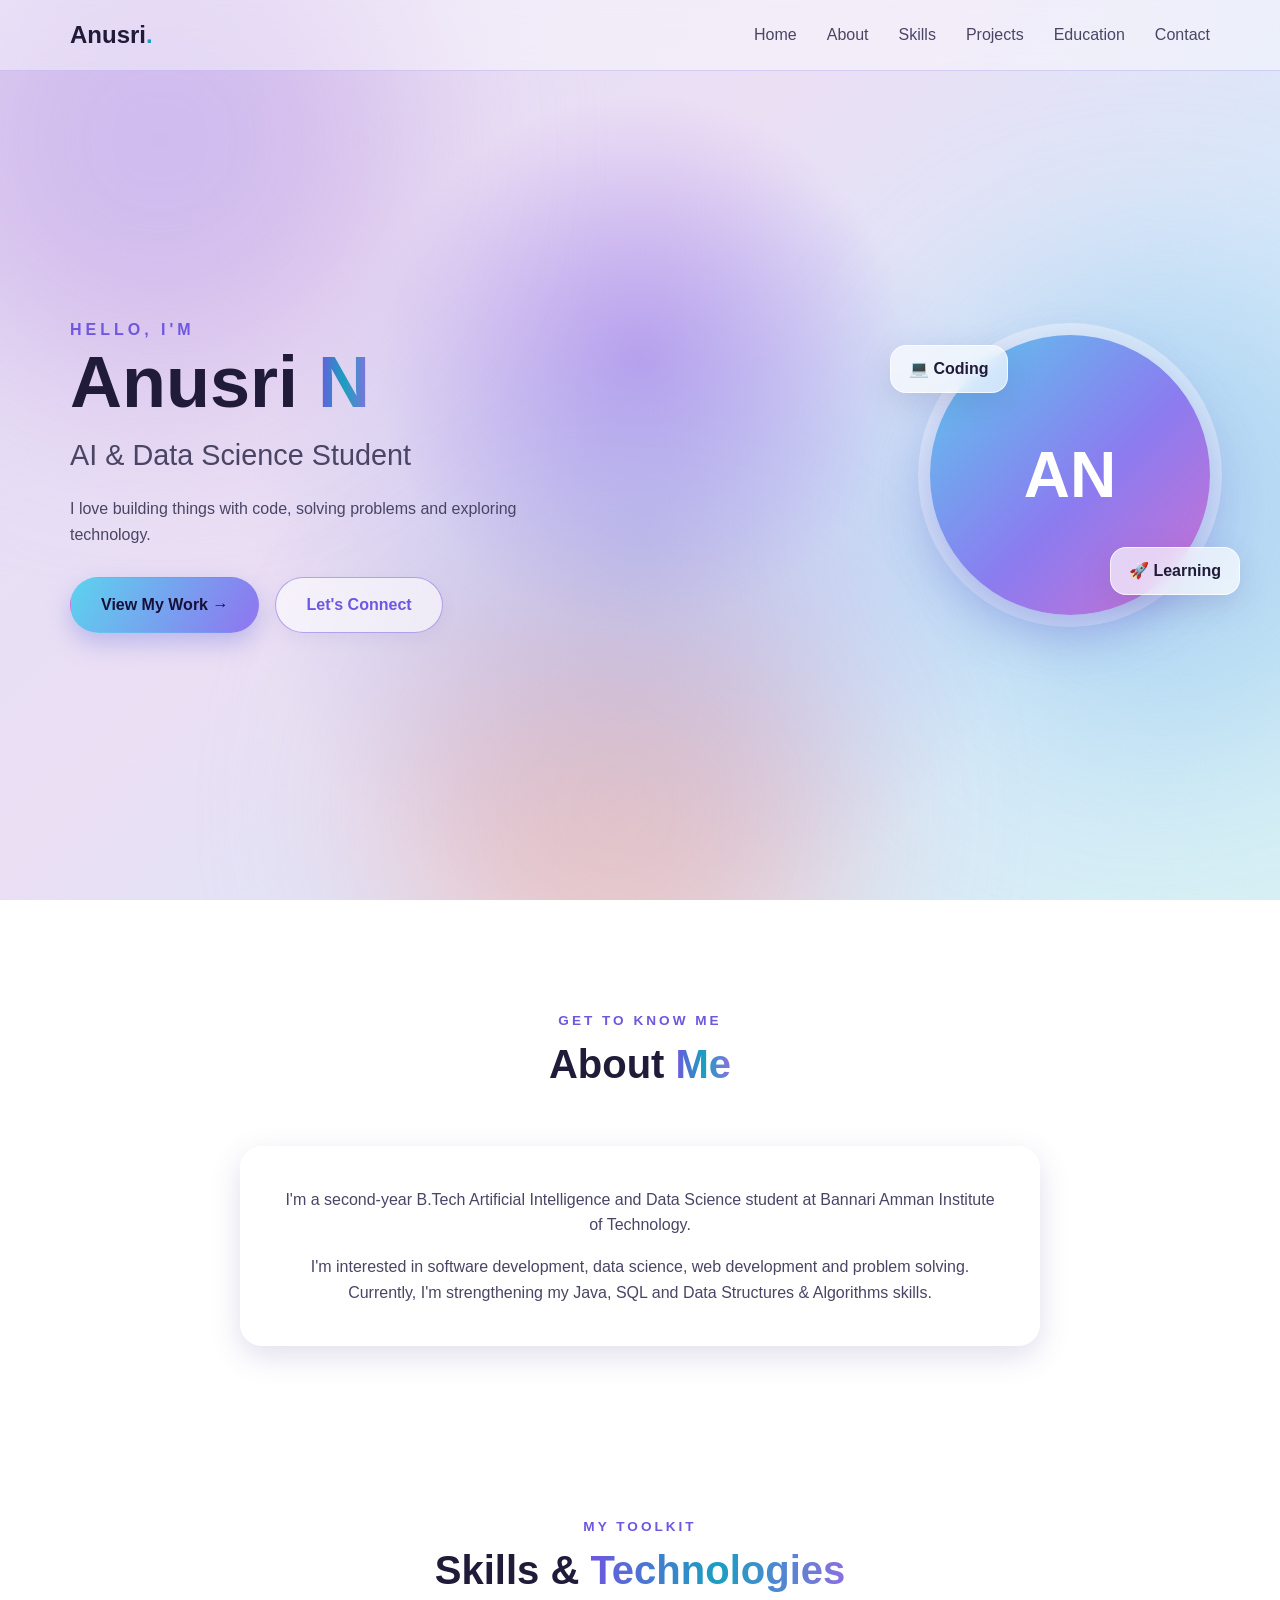
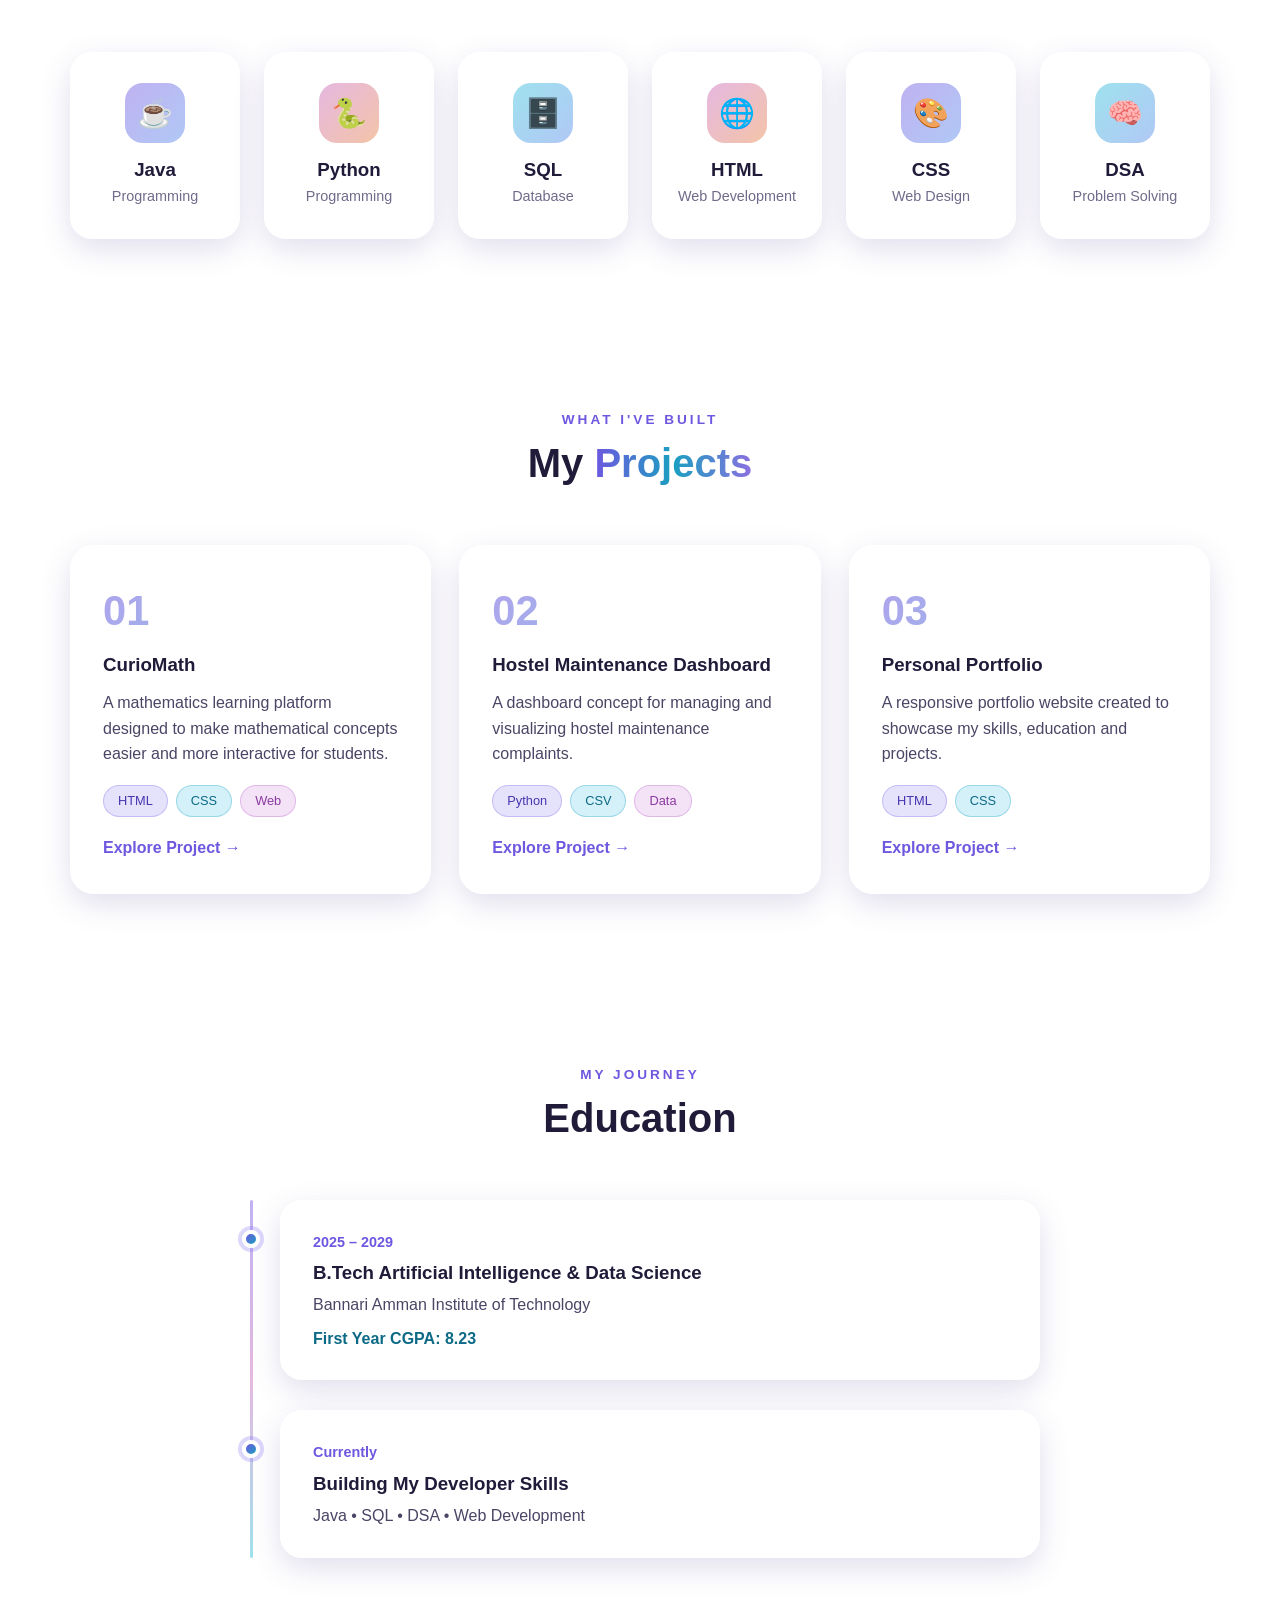
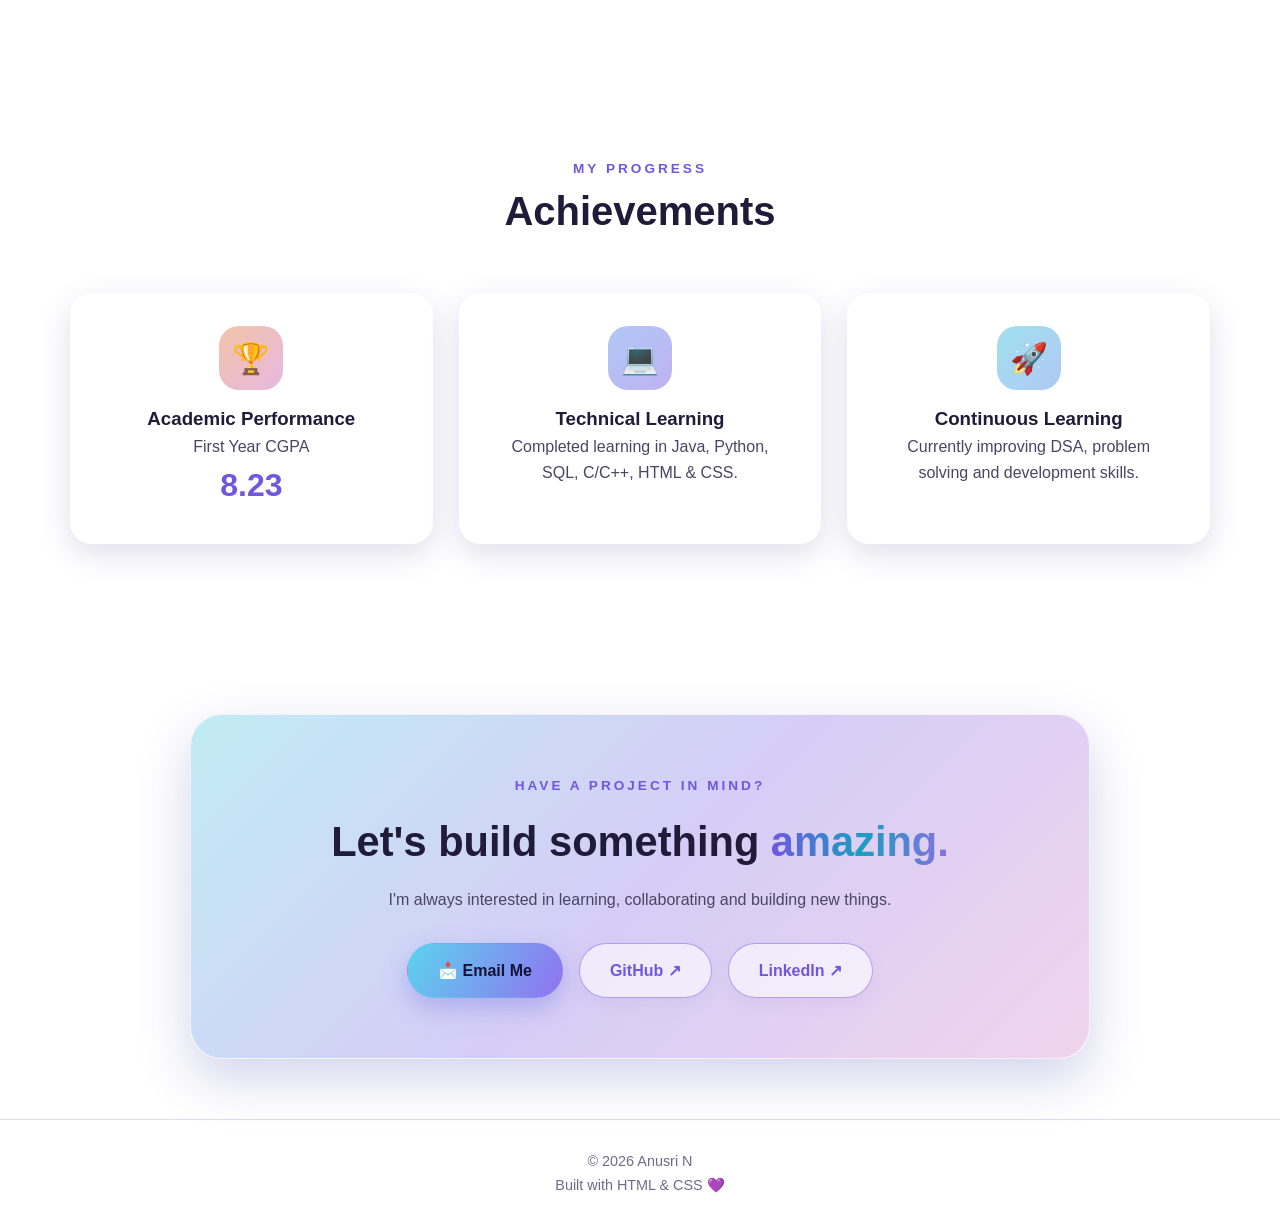
==== index.html @ fb8ab87d "Rename index1.html to index.html" ====
<!DOCTYPE html>
<html lang="en">

<head>
    <meta charset="UTF-8">
    <meta name="viewport" content="width=device-width, initial-scale=1.0">

    <title>Anusri N | Portfolio</title>

    <link rel="stylesheet" href="style.css">
</head>

<body>

    <!-- Animated Background -->
    <div class="background">
        <div class="blob blob1"></div>
        <div class="blob blob2"></div>
        <div class="blob blob3"></div>
    </div>


    <!-- Navigation -->
    <header>
        <nav>

            <div class="logo">
                Anusri<span>.</span>
            </div>

            <ul>
                <li><a href="#home">Home</a></li>
                <li><a href="#about">About</a></li>
                <li><a href="#skills">Skills</a></li>
                <li><a href="#projects">Projects</a></li>
                <li><a href="#education">Education</a></li>
                <li><a href="#contact">Contact</a></li>
            </ul>

        </nav>
    </header>


    <!-- Home -->
    <section id="home" class="hero">

        <div class="hero-text">

            <p class="small-text">
                HELLO, I'M
            </p>

            <h1>
                Anusri <span>N</span>
            </h1>

            <h2>
                AI & Data Science Student
            </h2>

            <p class="description">
                I love building things with code, solving problems
                and exploring technology.
            </p>

            <div class="buttons">

                <a href="#projects" class="btn primary">
                    View My Work →
                </a>

                <a href="#contact" class="btn secondary">
                    Let's Connect
                </a>

            </div>

        </div>


        <div class="profile">

            <div class="profile-circle">
                <span>AN</span>
            </div>

            <div class="floating-card card-one">
                💻 Coding
            </div>

            <div class="floating-card card-two">
                🚀 Learning
            </div>

        </div>

    </section>


    <!-- About -->
    <section id="about">

        <div class="section-heading">
            <p>GET TO KNOW ME</p>
            <h2>About <span>Me</span></h2>
        </div>

        <div class="glass about-box">

            <p>
                I'm a second-year B.Tech Artificial Intelligence and
                Data Science student at Bannari Amman Institute of Technology.
            </p>

            <p>
                I'm interested in software development, data science,
                web development and problem solving. Currently, I'm
                strengthening my Java, SQL and Data Structures &
                Algorithms skills.
            </p>

        </div>

    </section>


    <!-- Skills -->
    <section id="skills">

        <div class="section-heading">

            <p>MY TOOLKIT</p>

            <h2>Skills & <span>Technologies</span></h2>

        </div>


        <div class="skills-container">

            <div class="skill-card">
                <div class="icon">☕</div>
                <h3>Java</h3>
                <p>Programming</p>
            </div>

            <div class="skill-card">
                <div class="icon">🐍</div>
                <h3>Python</h3>
                <p>Programming</p>
            </div>

            <div class="skill-card">
                <div class="icon">🗄️</div>
                <h3>SQL</h3>
                <p>Database</p>
            </div>

            <div class="skill-card">
                <div class="icon">🌐</div>
                <h3>HTML</h3>
                <p>Web Development</p>
            </div>

            <div class="skill-card">
                <div class="icon">🎨</div>
                <h3>CSS</h3>
                <p>Web Design</p>
            </div>

            <div class="skill-card">
                <div class="icon">🧠</div>
                <h3>DSA</h3>
                <p>Problem Solving</p>
            </div>

        </div>

    </section>


    <!-- Projects -->
    <section id="projects">

        <div class="section-heading">

            <p>WHAT I'VE BUILT</p>

            <h2>My <span>Projects</span></h2>

        </div>


        <div class="projects-container">

            <div class="project-card">

                <div class="project-number">
                    01
                </div>

                <h3>CurioMath</h3>

                <p>
                    A mathematics learning platform designed to make
                    mathematical concepts easier and more interactive
                    for students.
                </p>

                <div class="tags">
                    <span>HTML</span>
                    <span>CSS</span>
                    <span>Web</span>
                </div>

                <a href="#" class="project-link">
                    Explore Project →
                </a>

            </div>


            <div class="project-card">

                <div class="project-number">
                    02
                </div>

                <h3>Hostel Maintenance Dashboard</h3>

                <p>
                    A dashboard concept for managing and visualizing
                    hostel maintenance complaints.
                </p>

                <div class="tags">
                    <span>Python</span>
                    <span>CSV</span>
                    <span>Data</span>
                </div>

                <a href="#" class="project-link">
                    Explore Project →
                </a>

            </div>


            <div class="project-card">

                <div class="project-number">
                    03
                </div>

                <h3>Personal Portfolio</h3>

                <p>
                    A responsive portfolio website created to showcase
                    my skills, education and projects.
                </p>

                <div class="tags">
                    <span>HTML</span>
                    <span>CSS</span>
                </div>

                <a href="#" class="project-link">
                    Explore Project →
                </a>

            </div>

        </div>

    </section>


    <!-- Education -->
    <section id="education">

        <div class="section-heading">

            <p>MY JOURNEY</p>

            <h2>Education</h2>

        </div>


        <div class="timeline">

            <div class="timeline-item">

                <div class="timeline-dot"></div>

                <div class="glass timeline-content">

                    <span>2025 – 2029</span>

                    <h3>
                        B.Tech Artificial Intelligence &
                        Data Science
                    </h3>

                    <p>
                        Bannari Amman Institute of Technology
                    </p>

                    <strong>
                        First Year CGPA: 8.23
                    </strong>

                </div>

            </div>


            <div class="timeline-item">

                <div class="timeline-dot"></div>

                <div class="glass timeline-content">

                    <span>Currently</span>

                    <h3>
                        Building My Developer Skills
                    </h3>

                    <p>
                        Java • SQL • DSA • Web Development
                    </p>

                </div>

            </div>

        </div>

    </section>


    <!-- Achievements -->
    <section id="achievements">

        <div class="section-heading">

            <p>MY PROGRESS</p>

            <h2>Achievements</h2>

        </div>


        <div class="achievement-container">

            <div class="achievement glass">

                <div class="achievement-icon">
                    🏆
                </div>

                <h3>Academic Performance</h3>

                <p>
                    First Year CGPA
                </p>

                <strong>8.23</strong>

            </div>


            <div class="achievement glass">

                <div class="achievement-icon">
                    💻
                </div>

                <h3>Technical Learning</h3>

                <p>
                    Completed learning in
                    Java, Python, SQL, C/C++,
                    HTML & CSS.
                </p>

            </div>


            <div class="achievement glass">

                <div class="achievement-icon">
                    🚀
                </div>

                <h3>Continuous Learning</h3>

                <p>
                    Currently improving DSA,
                    problem solving and
                    development skills.
                </p>

            </div>

        </div>

    </section>


    <!-- Contact -->
    <section id="contact">

        <div class="contact-box">

            <p>HAVE A PROJECT IN MIND?</p>

            <h2>
                Let's build something
                <span>amazing.</span>
            </h2>

            <p class="contact-text">
                I'm always interested in learning,
                collaborating and building new things.
            </p>


            <div class="contact-buttons">

                <a href="mailto:anusrideepa2008@gmail.com"
                    class="btn primary">
                    📩 Email Me
                </a>

                <a href="https://github.com/"
                    target="_blank"
                    class="btn secondary">
                    GitHub ↗
                </a>

                <a href="https://linkedin.com/"
                    target="_blank"
                    class="btn secondary">
                    LinkedIn ↗
                </a>

            </div>

        </div>

    </section>


    <!-- Footer -->
    <footer>

        <p>
            © 2026 Anusri N
        </p>

        <p>
            Built with HTML & CSS 💜
        </p>

    </footer>


    <script>

        /* Smooth scrolling */

        document.querySelectorAll('a[href^="#"]').forEach(link => {

            link.addEventListener("click", function(event) {

                event.preventDefault();

                const section =
                    document.querySelector(this.getAttribute("href"));

                section.scrollIntoView({
                    behavior: "smooth"
                });

            });

        });


        /* Mouse interactive background */

        document.addEventListener("mousemove", function(event) {

            const x =
                event.clientX / window.innerWidth;

            const y =
                event.clientY / window.innerHeight;

            document.documentElement.style.setProperty(
                "--mouse-x",
                x
            );

            document.documentElement.style.setProperty(
                "--mouse-y",
                y
            );

        });

    </script>

</body>

</html>
---- style.css ----
/* =========================================================
   Anusri N | Portfolio - Pastel interactive light theme
   Uses --mouse-x / --mouse-y (0 to 1) set by existing JS.
   ========================================================= */

/* Register mouse variables so they animate smoothly */
@property --mouse-x { syntax: "<number>"; inherits: true; initial-value: 0.5; }
@property --mouse-y { syntax: "<number>"; inherits: true; initial-value: 0.4; }

:root {
    --mouse-x: 0.5;
    --mouse-y: 0.4;
    transition: --mouse-x 0.7s ease-out, --mouse-y 0.7s ease-out;

    /* Palette */
    --bg-base: #ece7f7;
    --lavender: #bfb2f2;
    --pink: #e6b8e0;
    --blue: #b0c8f5;
    --cyan: #9fe1ee;
    --peach: #f3c4a8;

    --text-main: #211b3a;
    --text-soft: #4a4565;
    --text-faint: #6f6b8a;

    --accent: #6f57e0;
    --accent-2: #1a9fc0;
    --accent-3: #8b6fe0;

    --glass-bg: rgba(255, 255, 255, 0.5);
    --glass-border: rgba(255, 255, 255, 0.7);
    --line: rgba(111, 87, 224, 0.22);
    --shadow: 0 10px 30px rgba(90, 70, 150, 0.18);
    --shadow-hover: 0 18px 40px rgba(90, 70, 150, 0.3);

    /* Colors driven by the mouse */
    --hover-hue: calc(190 + var(--mouse-x) * 150);
    --hover-color: hsl(var(--hover-hue), 58%, 58%);
    --hover-glow: hsla(var(--hover-hue), 65%, 60%, 0.38);
}

* { margin: 0; padding: 0; box-sizing: border-box; }
html { scroll-behavior: smooth; }

body {
    font-family: "Poppins", "Segoe UI", Arial, sans-serif;
    color: var(--text-main);
    background:
        linear-gradient(135deg, #e2e0f7 0%, #ebdff4 35%, #d9e8fa 65%, #d6f0f4 100%);
    background-attachment: fixed;
    line-height: 1.6;
    overflow-x: hidden;
}

a { text-decoration: none; color: inherit; }
ul { list-style: none; }

/* ---------------- Animated background ---------------- */
.background {
    position: fixed;
    inset: 0;
    z-index: -1;
    overflow: hidden;
    background: linear-gradient(135deg, #e2e0f7, #ebdff4 40%, #d9e8fa 70%, #d6f0f4);
}

.blob {
    position: absolute;
    border-radius: 50%;
    filter: blur(90px);
    opacity: 0.8;
    animation: drift 22s ease-in-out infinite alternate;
}
.blob1 { width: 520px; height: 520px; top: -120px; left: -100px;
         background: radial-gradient(circle, var(--lavender), var(--pink)); }
.blob2 { width: 480px; height: 480px; top: 30%; right: -120px;
         background: radial-gradient(circle, var(--blue), var(--cyan)); animation-duration: 28s; }
.blob3 { width: 460px; height: 460px; bottom: -140px; left: 30%;
         background: radial-gradient(circle, var(--peach), var(--pink)); animation-duration: 25s; }

@keyframes drift {
    from { transform: translate(0, 0) scale(1); }
    to   { transform: translate(50px, 40px) scale(1.12); }
}

/* Mouse-following glow (two layers, hue shifts with the cursor) */
.background::before,
.background::after {
    content: "";
    position: absolute;
    inset: 0;
    pointer-events: none;
}
.background::before {
    background: radial-gradient(
        circle 380px at calc(var(--mouse-x) * 100%) calc(var(--mouse-y) * 100%),
        hsla(calc(190 + var(--mouse-x) * 150), 75%, 68%, 0.55),
        transparent 70%);
}
.background::after {
    background: radial-gradient(
        circle 560px at calc(100% - var(--mouse-x) * 100%) calc(100% - var(--mouse-y) * 100%),
        hsla(calc(185 + var(--mouse-y) * 110), 65%, 72%, 0.4),
        transparent 70%);
}

/* ---------------- Navigation ---------------- */
header {
    position: fixed;
    top: 0; left: 0; width: 100%;
    z-index: 100;
    background: rgba(255, 255, 255, 0.42);
    backdrop-filter: blur(16px);
    -webkit-backdrop-filter: blur(16px);
    border-bottom: 1px solid var(--line);
}
nav {
    max-width: 1200px;
    margin: auto;
    padding: 16px 30px;
    display: flex;
    justify-content: space-between;
    align-items: center;
}
.logo { font-size: 1.5rem; font-weight: 700; color: var(--text-main); }
.logo span { color: var(--accent-2); }

nav ul { display: flex; gap: 30px; }
nav ul li a {
    color: var(--text-soft);
    font-weight: 500;
    position: relative;
    transition: color 0.3s;
}
nav ul li a::after {
    content: "";
    position: absolute;
    left: 0; bottom: -4px;
    width: 0; height: 2px;
    background: linear-gradient(90deg, var(--accent), var(--accent-2));
    transition: width 0.3s;
}
nav ul li a:hover { color: var(--accent); }
nav ul li a:hover::after { width: 100%; }

/* ---------------- Sections ---------------- */
section { max-width: 1200px; margin: auto; padding: 110px 30px 60px; }

.section-heading { text-align: center; margin-bottom: 50px; }
.section-heading p {
    color: var(--accent);
    letter-spacing: 3px;
    font-size: 0.85rem;
    font-weight: 600;
}
.section-heading h2 { font-size: 2.5rem; color: var(--text-main); }
.section-heading h2 span,
.hero h1 span,
.contact-box h2 span {
    background: linear-gradient(90deg, var(--accent), var(--accent-2), var(--accent-3));
    -webkit-background-clip: text;
    background-clip: text;
    -webkit-text-fill-color: transparent;
    color: transparent;
}

/* Shared glass card */
.glass {
    background: var(--glass-bg);
    backdrop-filter: blur(14px);
    -webkit-backdrop-filter: blur(14px);
    border: 1px solid var(--glass-border);
    border-radius: 22px;
    box-shadow: var(--shadow);
    transition: transform 0.35s, border-color 0.35s, box-shadow 0.35s;
}
.glass:hover,
.skill-card:hover,
.project-card:hover {
    border-color: var(--hover-color);
    box-shadow: 0 16px 38px var(--hover-glow), var(--shadow);
    transform: translateY(-6px);
}

/* ---------------- Hero ---------------- */
.hero {
    min-height: 100vh;
    display: flex;
    align-items: center;
    justify-content: space-between;
    gap: 40px;
}
.small-text { color: var(--accent); letter-spacing: 4px; font-weight: 600; }
.hero h1 { font-size: 4.5rem; line-height: 1.1; color: var(--text-main); }
.hero h2 { font-size: 1.8rem; color: var(--text-soft); font-weight: 500; margin: 10px 0 18px; }
.description { color: var(--text-soft); max-width: 480px; margin-bottom: 30px; }

.buttons, .contact-buttons { display: flex; gap: 16px; flex-wrap: wrap; justify-content: inherit; }

/* Buttons */
.btn {
    display: inline-block;
    padding: 14px 30px;
    border-radius: 50px;
    font-weight: 600;
    border: 1.5px solid transparent;
    transition: transform 0.3s, box-shadow 0.3s, background 0.3s, color 0.3s, border-color 0.3s;
}
.btn.primary {
    color: #15113a;
    background: linear-gradient(120deg, #5cd3ee, #8b7cf0 60%, #c56fd6);
    background-size: 160% 100%;
    background-position: 0% 0;
    box-shadow: 0 10px 24px rgba(100, 110, 220, 0.35);
}
.btn.primary:hover {
    background-position: 100% 0;
    transform: translateY(-3px);
    box-shadow: 0 16px 32px rgba(110, 120, 230, 0.45);
}
.btn.secondary {
    color: var(--accent);
    background: rgba(255, 255, 255, 0.6);
    border-color: rgba(111, 87, 224, 0.5);
    box-shadow: 0 6px 16px rgba(110, 90, 170, 0.08);
}
.btn.secondary:hover {
    color: #fff;
    background: linear-gradient(120deg, #7a8cf0, #b463d6);
    border-color: transparent;
    transform: translateY(-3px);
    box-shadow: 0 14px 28px rgba(110, 130, 220, 0.32);
}

/* Profile */
.profile { position: relative; flex-shrink: 0; }
.profile-circle {
    width: 280px; height: 280px;
    border-radius: 50%;
    display: flex; align-items: center; justify-content: center;
    font-size: 4rem; font-weight: 700;
    color: #fff;
    background: linear-gradient(135deg, #5cc9ec, #8b7cf0 55%, #d06fd0);
    box-shadow: 0 20px 50px rgba(100, 100, 210, 0.42),
                0 0 0 12px rgba(255, 255, 255, 0.4);
}
.floating-card {
    position: absolute;
    padding: 10px 18px;
    border-radius: 16px;
    font-weight: 600;
    color: var(--text-main);
    background: rgba(255, 255, 255, 0.68);
    border: 1px solid var(--glass-border);
    box-shadow: var(--shadow);
    backdrop-filter: blur(10px);
    animation: float 5s ease-in-out infinite;
}
.card-one { top: 10px; left: -40px; }
.card-two { bottom: 20px; right: -30px; animation-delay: 1.5s; }
@keyframes float { 50% { transform: translateY(-12px); } }

/* ---------------- About ---------------- */
.about-box { max-width: 800px; margin: auto; padding: 40px; text-align: center; color: var(--text-soft); }
.about-box p + p { margin-top: 16px; }

/* ---------------- Skills ---------------- */
.skills-container {
    display: grid;
    grid-template-columns: repeat(auto-fit, minmax(170px, 1fr));
    gap: 24px;
}
.skill-card {
    text-align: center;
    padding: 30px 20px;
    background: var(--glass-bg);
    backdrop-filter: blur(14px);
    border: 1px solid var(--glass-border);
    border-radius: 22px;
    box-shadow: var(--shadow);
    transition: transform 0.35s, border-color 0.35s, box-shadow 0.35s;
}
.skill-card .icon {
    width: 60px; height: 60px; margin: 0 auto 12px;
    display: flex; align-items: center; justify-content: center;
    font-size: 1.8rem;
    border-radius: 18px;
    background: linear-gradient(135deg, var(--lavender), var(--blue));
}
.skill-card:nth-child(2n) .icon { background: linear-gradient(135deg, var(--pink), var(--peach)); }
.skill-card:nth-child(3n) .icon { background: linear-gradient(135deg, var(--cyan), var(--blue)); }
.skill-card h3 { color: var(--text-main); }
.skill-card p { color: var(--text-faint); font-size: 0.9rem; }

/* ---------------- Projects ---------------- */
.projects-container {
    display: grid;
    grid-template-columns: repeat(auto-fit, minmax(280px, 1fr));
    gap: 28px;
}
.project-card {
    padding: 32px;
    background: var(--glass-bg);
    backdrop-filter: blur(14px);
    border: 1px solid var(--glass-border);
    border-radius: 24px;
    box-shadow: var(--shadow);
    transition: transform 0.35s, border-color 0.35s, box-shadow 0.35s;
}
.project-number {
    font-size: 2.6rem; font-weight: 700;
    background: linear-gradient(135deg, var(--accent), var(--accent-2));
    -webkit-background-clip: text;
    background-clip: text;
    -webkit-text-fill-color: transparent;
    color: transparent;
    opacity: 0.55;
}
.project-card h3 { color: var(--text-main); margin: 6px 0 10px; }
.project-card p { color: var(--text-soft); }
.tags { display: flex; flex-wrap: wrap; gap: 8px; margin: 18px 0; }
.tags span {
    padding: 5px 14px;
    font-size: 0.8rem; font-weight: 500;
    color: #4a35b0;
    background: rgba(139, 124, 240, 0.22);
    border: 1px solid rgba(111, 87, 224, 0.28);
    border-radius: 30px;
}
.tags span:nth-child(2) { color: #0d6a86; background: rgba(60, 190, 225, 0.22); border-color: rgba(26, 159, 192, 0.32); }
.tags span:nth-child(3) { color: #8a3aa0; background: rgba(200, 110, 215, 0.2); border-color: rgba(180, 90, 200, 0.3); }
.project-link { color: var(--accent); font-weight: 600; transition: color 0.3s, letter-spacing 0.3s; }
.project-link:hover { color: #0d8aa8; letter-spacing: 0.5px; }

/* ---------------- Education / timeline ---------------- */
.timeline { position: relative; max-width: 800px; margin: auto; padding-left: 40px; }
.timeline::before {
    content: "";
    position: absolute;
    left: 10px; top: 0; bottom: 0; width: 3px;
    border-radius: 3px;
    background: linear-gradient(180deg, var(--lavender), var(--pink), var(--cyan));
}
.timeline-item { position: relative; margin-bottom: 30px; }
.timeline-dot {
    position: absolute;
    left: -38px; top: 30px;
    width: 18px; height: 18px;
    border-radius: 50%;
    background: linear-gradient(135deg, var(--accent), var(--accent-2));
    border: 4px solid #fff;
    box-shadow: 0 0 0 4px rgba(139, 124, 240, 0.3);
}
.timeline-content { padding: 28px 32px; }
.timeline-content span { color: var(--accent); font-weight: 600; font-size: 0.9rem; }
.timeline-content h3 { color: var(--text-main); margin: 4px 0; }
.timeline-content p { color: var(--text-soft); }
.timeline-content strong { display: inline-block; margin-top: 8px; color: #0d6a86; }

/* ---------------- Achievements ---------------- */
.achievement-container {
    display: grid;
    grid-template-columns: repeat(auto-fit, minmax(250px, 1fr));
    gap: 26px;
}
.achievement { padding: 32px; text-align: center; }
.achievement-icon {
    width: 64px; height: 64px; margin: 0 auto 14px;
    display: flex; align-items: center; justify-content: center;
    font-size: 1.9rem;
    border-radius: 20px;
    background: linear-gradient(135deg, var(--peach), var(--pink));
}
.achievement:nth-child(2) .achievement-icon { background: linear-gradient(135deg, var(--blue), var(--lavender)); }
.achievement:nth-child(3) .achievement-icon { background: linear-gradient(135deg, var(--cyan), var(--blue)); }
.achievement h3 { color: var(--text-main); }
.achievement p { color: var(--text-soft); }
.achievement strong { font-size: 2rem; color: var(--accent); }

/* ---------------- Contact ---------------- */
.contact-box {
    max-width: 900px; margin: auto;
    padding: 60px 40px;
    text-align: center;
    border-radius: 32px;
    background:
        linear-gradient(135deg, rgba(159, 225, 238, 0.65), rgba(191, 178, 242, 0.65) 50%, rgba(230, 184, 224, 0.6));
    border: 1px solid var(--glass-border);
    box-shadow: 0 20px 50px rgba(100, 100, 190, 0.28);
    backdrop-filter: blur(14px);
}
.contact-box > p:first-child { color: var(--accent); letter-spacing: 3px; font-weight: 600; font-size: 0.85rem; }
.contact-box h2 { font-size: 2.6rem; color: var(--text-main); margin: 12px 0; }
.contact-text { color: var(--text-soft); margin-bottom: 30px; }
.contact-buttons { justify-content: center; }

/* ---------------- Footer ---------------- */
footer {
    text-align: center;
    padding: 30px;
    color: var(--text-faint);
    font-size: 0.9rem;
    border-top: 1px solid var(--line);
    background: rgba(255, 255, 255, 0.3);
}

/* ---------------- Responsive ---------------- */
@media (max-width: 800px) {
    nav ul { gap: 14px; font-size: 0.85rem; }
    .hero { flex-direction: column-reverse; text-align: center; padding-top: 120px; }
    .hero h1 { font-size: 3rem; }
    .description { margin-inline: auto; }
    .buttons { justify-content: center; }
    .profile-circle { width: 220px; height: 220px; }
}
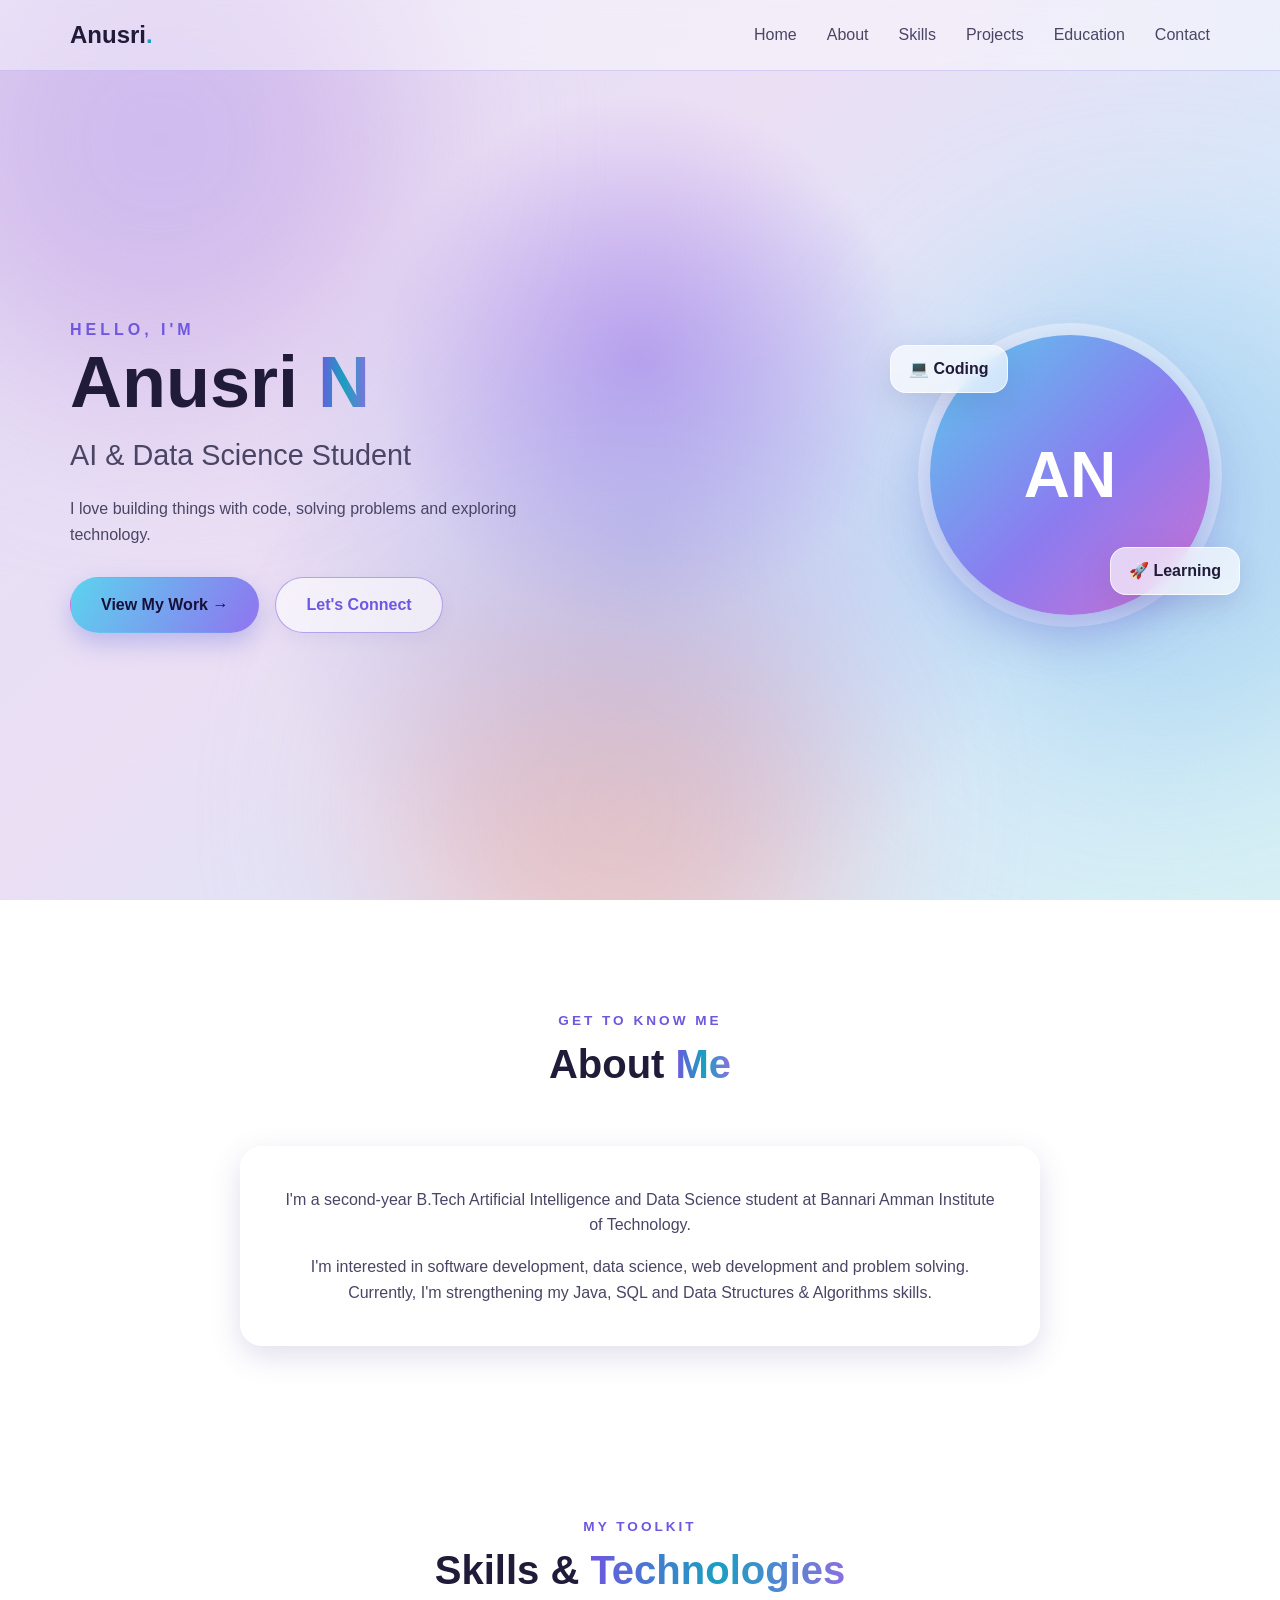
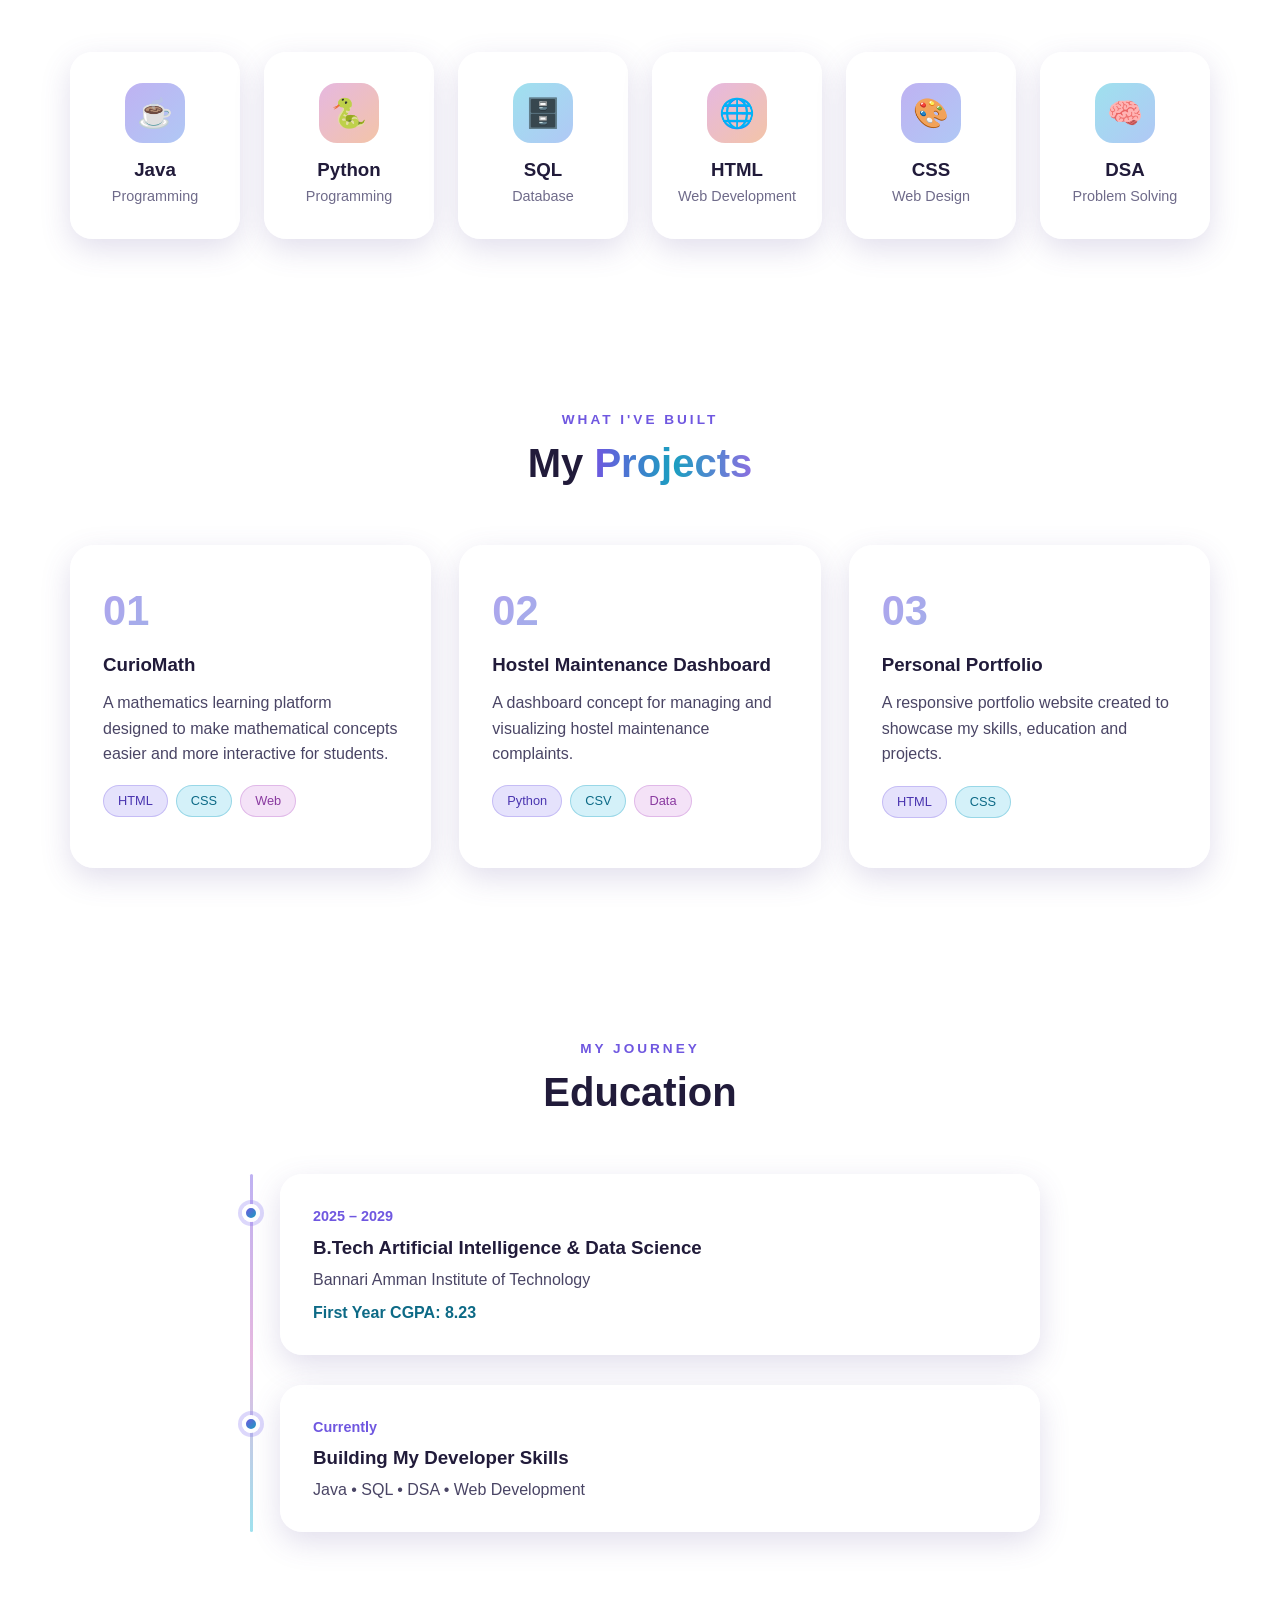
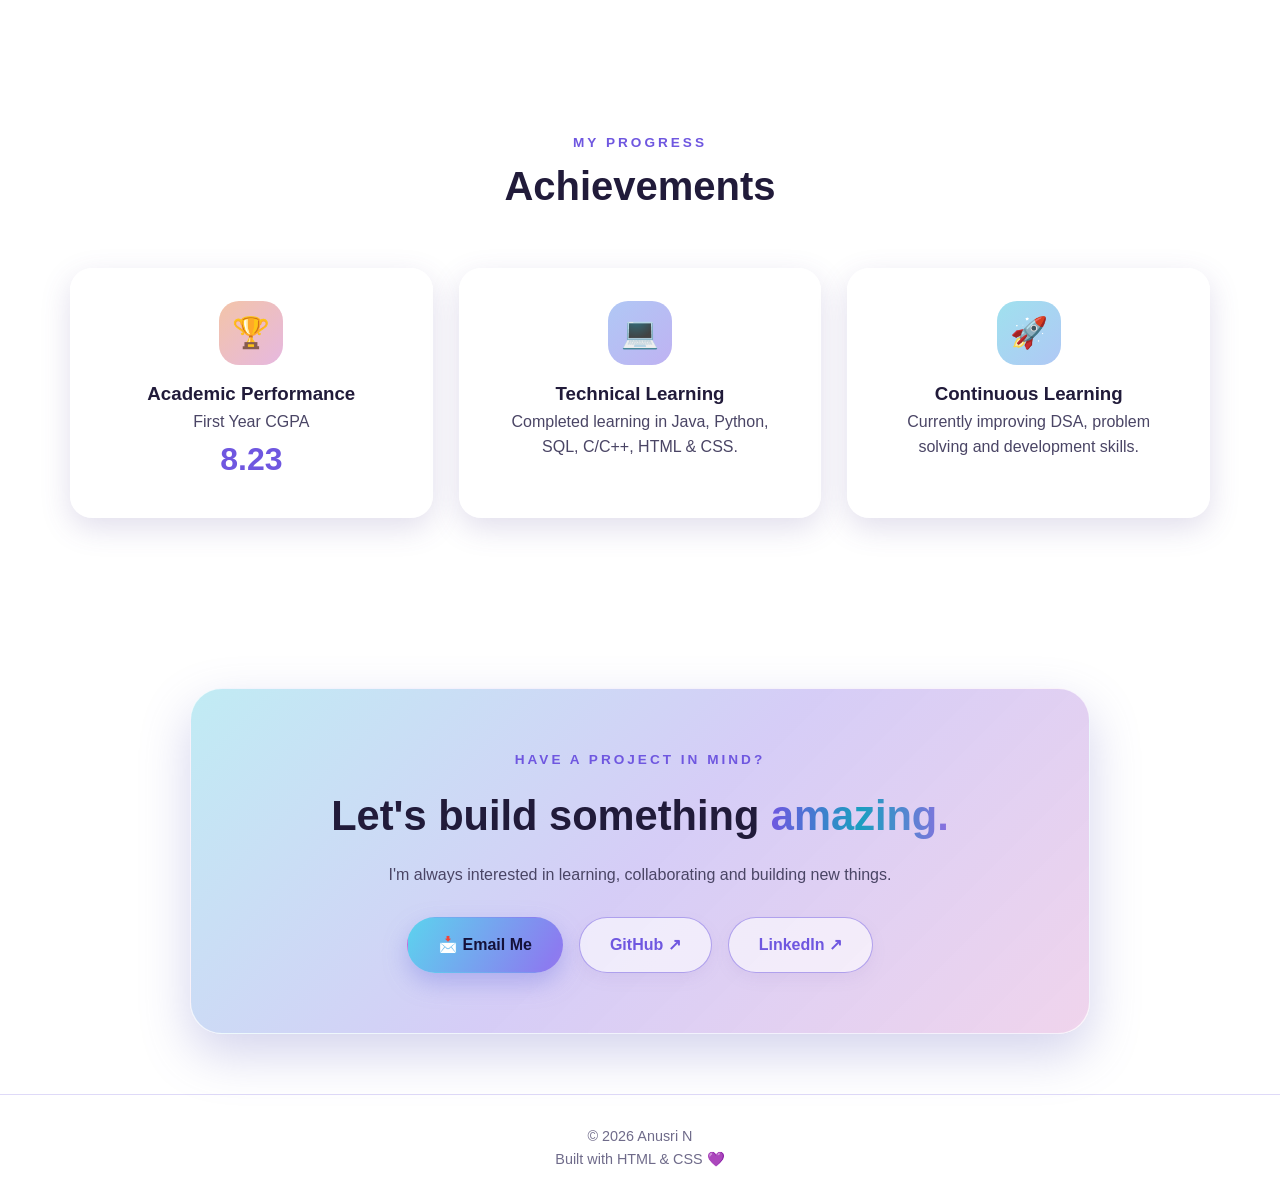
==== commit 2be65b03: "Update index.html" ====
--- a/index.html
+++ b/index.html
@@ -213,9 +213,7 @@
                     <span>Web</span>
                 </div>
 
-                <a href="#" class="project-link">
-                    Explore Project →
-                </a>
+        
 
             </div>
 
@@ -239,9 +237,7 @@
                     <span>Data</span>
                 </div>
 
-                <a href="#" class="project-link">
-                    Explore Project →
-                </a>
+                
 
             </div>
 
@@ -264,9 +260,7 @@
                     <span>CSS</span>
                 </div>
 
-                <a href="#" class="project-link">
-                    Explore Project →
-                </a>
+                
 
             </div>
 
@@ -434,13 +428,13 @@
                     📩 Email Me
                 </a>
 
-                <a href="https://github.com/"
+                <a href="https://github.com/Anusri-04"
                     target="_blank"
                     class="btn secondary">
                     GitHub ↗
                 </a>
 
-                <a href="https://linkedin.com/"
+                <a href="https://linkedin.com/in/anusri-n-1797b2388"
                     target="_blank"
                     class="btn secondary">
                     LinkedIn ↗
